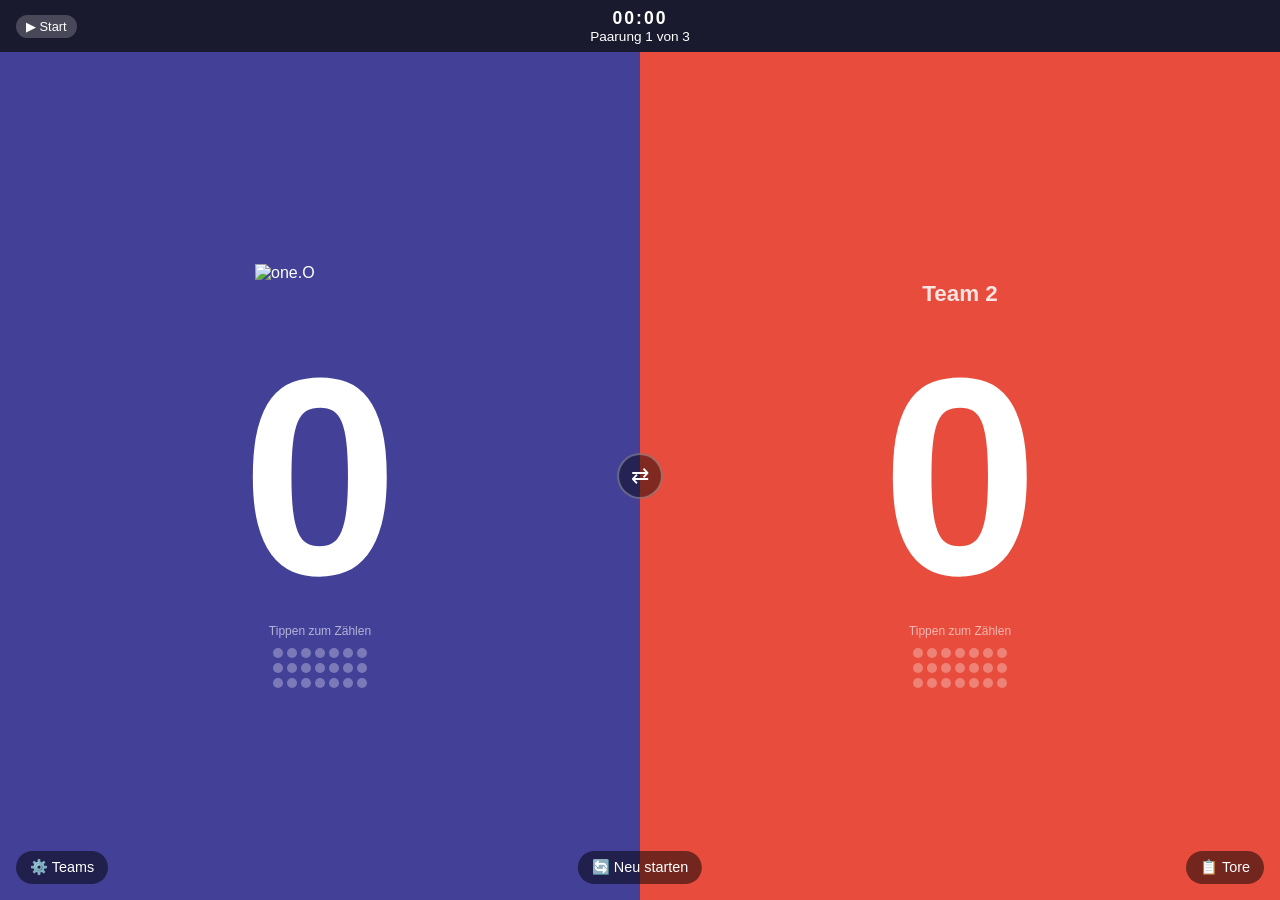
==== Goalcounter.html @ 29209a71 "fix: add aria-label, title and focus-visible style to swap button Agent-Logs-Url: https://github.com" ====
<!DOCTYPE html>
<html lang="de">
<head>
<meta charset="UTF-8">
<meta name="viewport" content="width=device-width, initial-scale=1.0, viewport-fit=cover">
<meta name="apple-mobile-web-app-capable" content="yes">
<meta name="apple-mobile-web-app-status-bar-style" content="black-translucent">
<link rel="icon" type="image/svg+xml" href="https://www.og1o.com/_assets/625e2d6cb54141905b51c20d13baa45b/Icons/favicon.svg">
<link rel="apple-touch-icon" href="assets/apple-touch-icon.png">
<link rel="stylesheet" href="css/style.css">
<title>Torstand</title>
</head>
<body>
<div id="sb">
  <div style="flex:1"><button id="tt" onclick="toggleTimer()">▶ Start</button></div>
  <div style="text-align:center"><div id="timer">00:00</div><div id="ri">Paarung 1 von 3</div></div>
  <div style="flex:1;display:flex;justify-content:flex-end"><button id="undo" onclick="undoGoal()">↩️ Rückgängig</button></div>
</div>
<div id="ga">
  <div class="team" id="t1" onclick="addGoal(1)">
    <img class="logo" id="l1" src="https://www.og1o.com/_assets/625e2d6cb54141905b51c20d13baa45b/Images/oneo-logo.svg" alt="one.O">
    <div class="sc" id="s1">0</div>
    <div class="hi">Tippen zum Zählen</div>
    <div class="rows" id="d1"></div>
  </div>
  <button id="swp" onclick="swapTeams()" aria-label="Seiten tauschen" title="Seiten tauschen">⇄</button>
  <div class="team" id="t2" onclick="addGoal(2)">
    <div class="tn" id="t2n">Team 2</div>
    <div class="sc" id="s2">0</div>
    <div class="hi">Tippen zum Zählen</div>
    <div class="rows" id="d2"></div>
  </div>
</div>
<button class="fxb" id="stg" onclick="openSettings()">⚙️ Teams</button>
<button class="fxb" id="rst" onclick="resetScores()">🔄 Neu starten</button>
<button class="fxb" id="lgt" onclick="toggleLog()">📋 Tore</button>
<div id="lgp"><h3>⚽ Tor-Protokoll</h3><div id="lge"></div></div>
<div id="ro" class="ov"><h2 id="rt"></h2><p id="rs"></p><p id="rsc"></p><button onclick="dismissRound()">Weiter spielen ▶</button></div>
<div id="wo" class="ov"><h1 id="wt"></h1><p id="ws"></p><p id="wti"></p><button onclick="resetScores()">🔄 Neues Spiel</button><button class="obtn" onclick="dismissWinner()">📋 Protokoll ansehen</button></div>
<div id="so" class="ov">
  <h2>⚙️ Teams einstellen</h2>
  <label>🏠 Heimteam</label><div id="t1p"></div>
  <div id="cw"><label>Logo-URL</label><input type="text" id="curl" placeholder="https://..."><label>Oder Datei</label><input type="file" id="cfile" accept="image/*" style="color:white;font-size:.8rem;margin-top:4px"></div>
  <label>Farbe Heimteam</label><div class="crow" id="c1"></div>
  <label>Gastteam Name</label><input type="text" id="ni" placeholder="Team 2" maxlength="20">
  <label>Farbe Gastteam</label><div class="crow" id="c2"></div>
  <label>Spielphase</label>
  <div class="swrow">
    <span>Vorrunde</span>
    <label class="sw">
      <input type="checkbox" id="msw">
      <span class="sld"></span>
    </label>
    <span>KO-Phase</span>
  </div>
  <button onclick="saveSettings()" style="margin-top:12px">💾 Speichern</button>
  <button class="obtn" onclick="$('so').classList.remove('show')">Abbrechen</button>
</div>
<script src="js/app.js"></script>
</body>
</html>
---- css/style.css ----
*{margin:0;padding:0;box-sizing:border-box}
body{height:100vh;display:flex;flex-direction:column;font-family:Arial,sans-serif;user-select:none;overflow:hidden;background:#1a1a2e;padding:env(safe-area-inset-top) env(safe-area-inset-right) env(safe-area-inset-bottom) env(safe-area-inset-left)}
#sb{display:flex;justify-content:space-between;align-items:center;padding:8px 16px;background:#1a1a2e;color:white;font-size:.85rem}
#timer{font-size:1.1rem;font-weight:bold;letter-spacing:2px}
#tt{background:rgba(255,255,255,.2);border:none;color:white;border-radius:12px;padding:4px 10px;font-size:.8rem;cursor:pointer}
#ga{display:flex;flex:1;position:relative}
#swp{position:absolute;left:50%;top:50%;transform:translate(-50%,-50%);z-index:5;background:rgba(0,0,0,.45);border:2px solid rgba(255,255,255,.3);color:white;border-radius:50%;width:46px;height:46px;font-size:1.4rem;cursor:pointer;display:flex;align-items:center;justify-content:center;line-height:1}
#swp:focus-visible{outline:2px solid white;outline-offset:3px}
.team{flex:1;display:flex;flex-direction:column;align-items:center;justify-content:center;cursor:pointer}
.team:active{filter:brightness(.85)}
#t1{background:#434098;color:white}
#t2{background:#e74c3c;color:white}
.tn{font-size:1.4rem;font-weight:bold;margin-bottom:12px;opacity:.85;min-height:60px;display:flex;align-items:center;justify-content:center}
.sc{font-size:22vw;font-weight:bold;line-height:1}
.hi{font-size:.75rem;margin-top:6px;margin-bottom:10px;opacity:.6}
.logo{width:130px;height:60px;max-height:60px;object-fit:contain;margin-bottom:12px;pointer-events:none}
.rows{display:flex;flex-direction:column;gap:5px;align-items:center}
.pr{display:flex;gap:4px}
.dot{width:10px;height:10px;border-radius:50%;background:rgba(0,0,0,.2)}
.dot.scored{background:rgba(0,0,0,.7)}
#t1 .dot{background:rgba(255,255,255,.3)}
#t1 .dot.scored{background:rgba(255,255,255,.95)}
.fxb{position:fixed;bottom:calc(16px + env(safe-area-inset-bottom));background:rgba(0,0,0,.5);color:white;border:none;border-radius:20px;padding:8px 14px;font-size:.9rem;cursor:pointer;z-index:10}
#stg{left:calc(16px + env(safe-area-inset-left))}
#rst{left:50%;transform:translateX(-50%)}
#lgt{right:calc(16px + env(safe-area-inset-right))}
#undo{background:rgba(0,0,0,.5);color:white;border:none;border-radius:20px;padding:5px 12px;font-size:.8rem;cursor:pointer;z-index:110;display:none}
#lgp{display:none;position:fixed;bottom:calc(55px + env(safe-area-inset-bottom));right:calc(16px + env(safe-area-inset-right));width:220px;max-height:280px;overflow-y:auto;background:rgba(20,20,40,.95);color:white;border-radius:12px;padding:12px;font-size:.8rem;z-index:20}
#lgp h3{margin-bottom:8px;font-size:.9rem;border-bottom:1px solid rgba(255,255,255,.2);padding-bottom:4px}
.le{display:flex;justify-content:space-between;padding:3px 0;border-bottom:1px solid rgba(255,255,255,.08)}
.t1g{color:#a89dff}.t2g{color:#ff8a80}
.lrh{font-size:.7rem;font-weight:bold;text-align:center;color:rgba(255,255,255,.5);letter-spacing:1px;text-transform:uppercase;margin:6px 0 2px;border-top:1px solid rgba(255,255,255,.15);padding-top:5px}
.ov{display:none;position:fixed;inset:0;color:white;flex-direction:column;align-items:center;justify-content:center;z-index:100;text-align:center;gap:8px;padding:20px;overflow-y:auto}
.ov.show{display:flex}
#wo{background:rgba(0,0,0,.85)}
#ro{background:rgba(0,0,0,.75)}
#so{background:rgba(0,0,0,.92)}
.ov h1{font-size:2.5rem}.ov h2{font-size:1.8rem}.ov p{font-size:1rem;opacity:.8}
.ov button{margin-top:6px;padding:10px 24px;border:none;border-radius:24px;background:white;color:#1a1a2e;font-size:1rem;font-weight:bold;cursor:pointer}
.obtn{background:rgba(255,255,255,.2)!important;color:white!important}
.ov label{font-size:.85rem;opacity:.8;display:block;margin-top:10px;margin-bottom:3px}
.ov input[type=text]{width:200px;padding:8px 12px;border-radius:12px;border:none;font-size:.9rem;text-align:center}
.crow{display:flex;gap:6px;flex-wrap:wrap;justify-content:center;margin-top:4px}
.cbtn{width:28px;height:28px;border-radius:50%;border:3px solid transparent;cursor:pointer}
.cbtn.sel{border-color:white}
.tbtn{background:rgba(255,255,255,.15);border:2px solid transparent;color:white;border-radius:10px;padding:5px 9px;font-size:.8rem;cursor:pointer;margin:2px}
.tbtn.sel{border-color:white;background:rgba(255,255,255,.3)}
#curl{width:210px;padding:6px 10px;border-radius:10px;border:none;font-size:.8rem;text-align:center;margin-top:4px}
#cw{display:none}
.swrow{display:flex;align-items:center;justify-content:center;gap:10px;margin-top:6px;font-size:.85rem}
.sw{position:relative;display:inline-block;width:52px;height:28px}
.sw input{opacity:0;width:0;height:0}
.sld{position:absolute;cursor:pointer;inset:0;background:rgba(255,255,255,.25);border-radius:999px;transition:.2s}
.sld:before{content:'';position:absolute;height:22px;width:22px;left:3px;top:3px;background:#fff;border-radius:50%;transition:.2s}
.sw input:checked+.sld{background:#2ecc71}
.sw input:checked+.sld:before{transform:translateX(24px)}
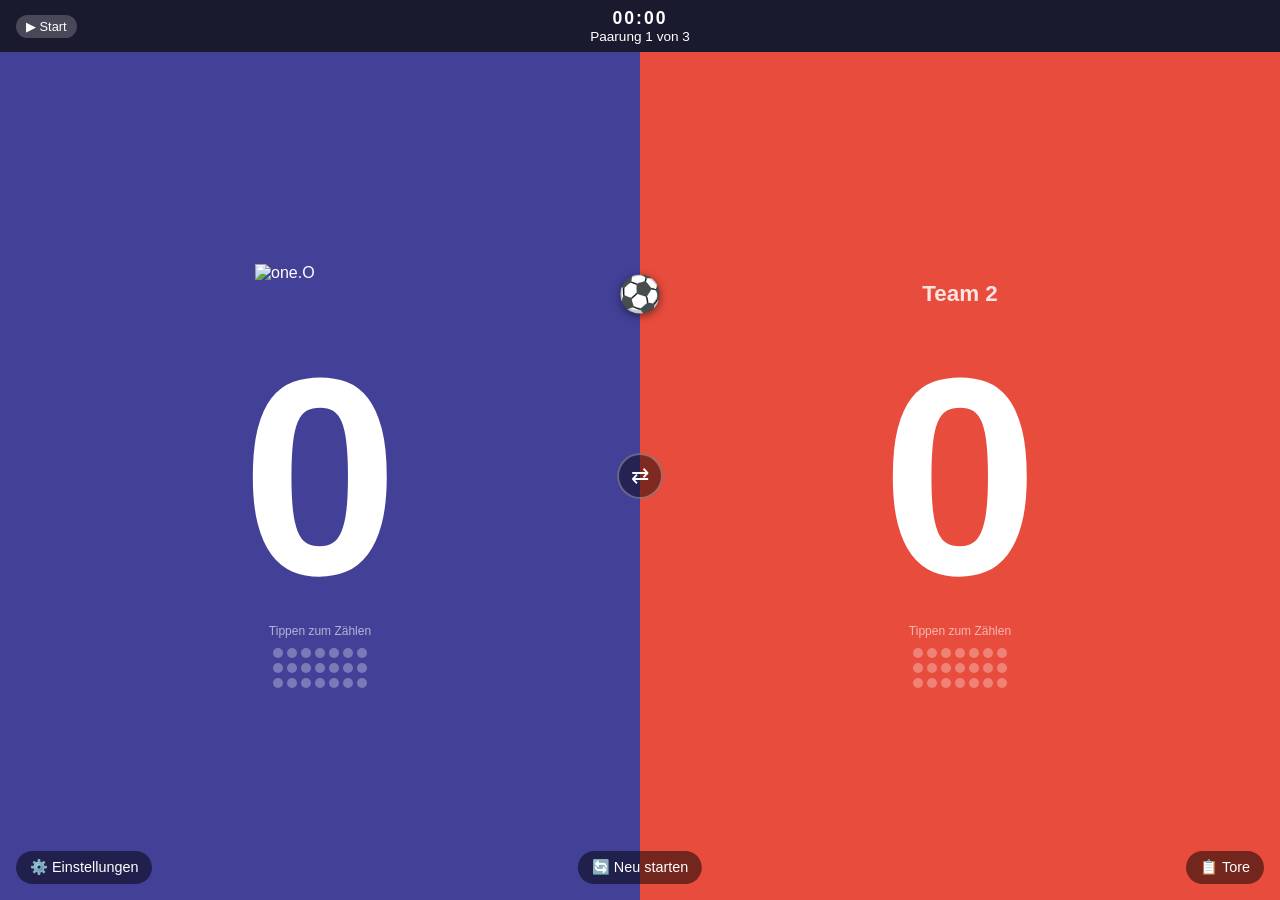
==== commit 4078f567: "feat: add kickoff ball indicator and rename Teams button to Einstellungen Agent-Logs-Url: https://gi" ====
--- a/Goalcounter.html
+++ b/Goalcounter.html
@@ -24,6 +24,7 @@
     <div class="rows" id="d1"></div>
   </div>
   <button id="swp" onclick="swapTeams()" aria-label="Seiten tauschen" title="Seiten tauschen">⇄</button>
+  <div id="kball" onclick="kickoffClick()">⚽</div>
   <div class="team" id="t2" onclick="addGoal(2)">
     <div class="tn" id="t2n">Team 2</div>
     <div class="sc" id="s2">0</div>
@@ -31,7 +32,7 @@
     <div class="rows" id="d2"></div>
   </div>
 </div>
-<button class="fxb" id="stg" onclick="openSettings()">⚙️ Teams</button>
+<button class="fxb" id="stg" onclick="openSettings()">⚙️ Einstellungen</button>
 <button class="fxb" id="rst" onclick="resetScores()">🔄 Neu starten</button>
 <button class="fxb" id="lgt" onclick="toggleLog()">📋 Tore</button>
 <div id="lgp"><h3>⚽ Tor-Protokoll</h3><div id="lge"></div></div>
--- a/css/style.css
+++ b/css/style.css
@@ -54,3 +54,7 @@
 .sld:before{content:'';position:absolute;height:22px;width:22px;left:3px;top:3px;background:#fff;border-radius:50%;transition:.2s}
 .sw input:checked+.sld{background:#2ecc71}
 .sw input:checked+.sld:before{transform:translateX(24px)}
+#kball{position:absolute;font-size:2.2rem;line-height:1;z-index:4;transform:translate(-50%,-50%);transition:left .5s cubic-bezier(.4,0,.2,1),top .5s cubic-bezier(.4,0,.2,1);pointer-events:none;filter:drop-shadow(0 2px 4px rgba(0,0,0,.5))}
+#kball.clickable{pointer-events:all;cursor:pointer;animation:kbpulse 1.4s ease-in-out infinite}
+@keyframes kbpulse{0%,100%{transform:translate(-50%,-50%) scale(1)}50%{transform:translate(-50%,-50%) scale(1.2)}}
+.notransition{transition:none!important}
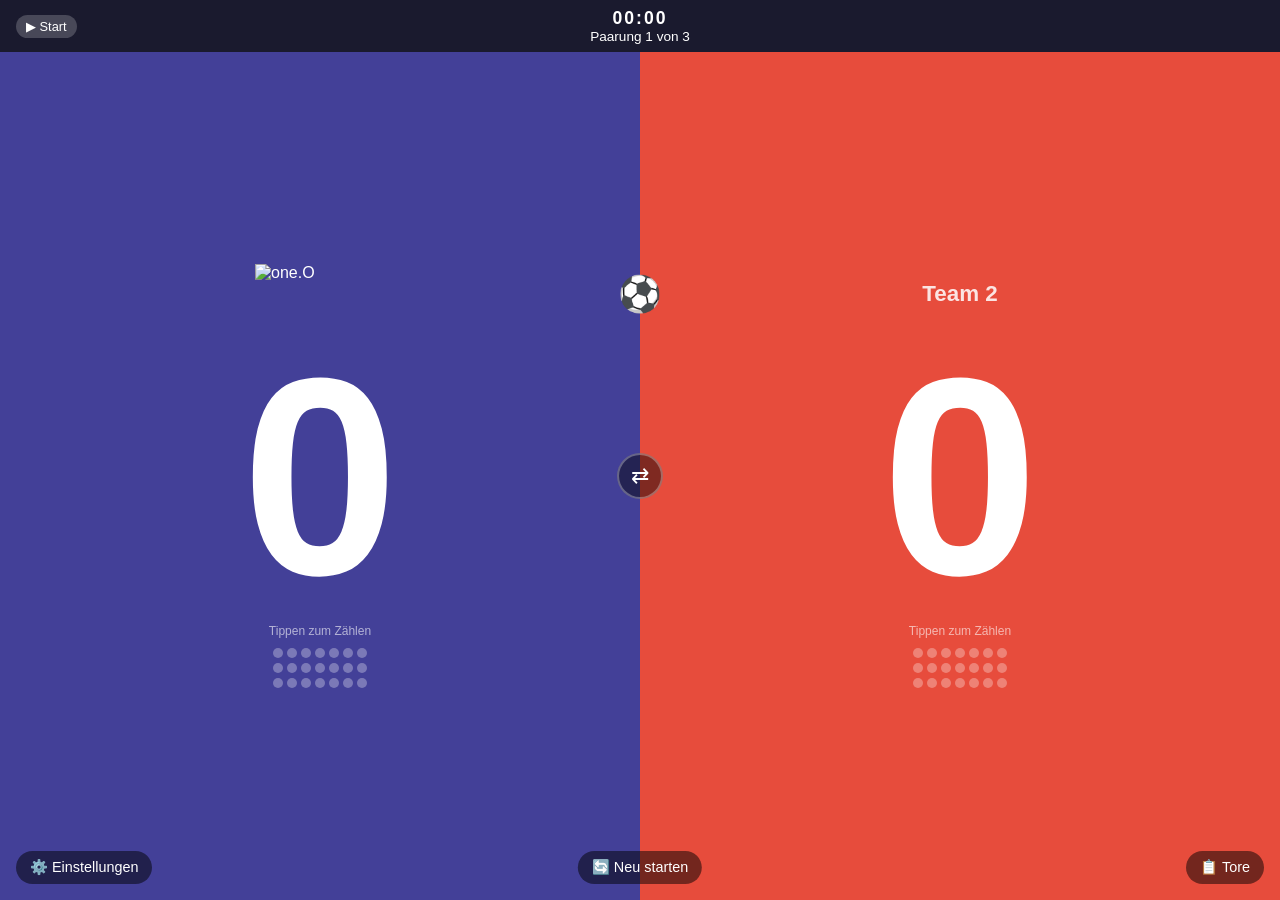
==== commit 00471b6f: "Add Android PWA support and remove kickoff icon shadow Agent-Logs-Url: https://github.com/ReneCzo/on" ====
--- a/Goalcounter.html
+++ b/Goalcounter.html
@@ -1,14 +1,17 @@
 <!DOCTYPE html>
 <html lang="de">
 <head>
-<meta charset="UTF-8">
-<meta name="viewport" content="width=device-width, initial-scale=1.0, viewport-fit=cover">
-<meta name="apple-mobile-web-app-capable" content="yes">
-<meta name="apple-mobile-web-app-status-bar-style" content="black-translucent">
-<link rel="icon" type="image/svg+xml" href="https://www.og1o.com/_assets/625e2d6cb54141905b51c20d13baa45b/Icons/favicon.svg">
-<link rel="apple-touch-icon" href="assets/apple-touch-icon.png">
-<link rel="stylesheet" href="css/style.css">
-<title>Torstand</title>
+<meta charset="UTF-8">
+<meta name="viewport" content="width=device-width, initial-scale=1.0, viewport-fit=cover">
+<meta name="apple-mobile-web-app-capable" content="yes">
+<meta name="apple-mobile-web-app-status-bar-style" content="black-translucent">
+<meta name="theme-color" content="#1a1a2e">
+<meta name="mobile-web-app-capable" content="yes">
+<link rel="icon" type="image/svg+xml" href="https://www.og1o.com/_assets/625e2d6cb54141905b51c20d13baa45b/Icons/favicon.svg">
+<link rel="apple-touch-icon" href="assets/apple-touch-icon.png">
+<link rel="manifest" href="manifest.webmanifest">
+<link rel="stylesheet" href="css/style.css">
+<title>Torstand</title>
 </head>
 <body>
 <div id="sb">
@@ -57,6 +60,16 @@
   <button onclick="saveSettings()" style="margin-top:12px">💾 Speichern</button>
   <button class="obtn" onclick="$('so').classList.remove('show')">Abbrechen</button>
 </div>
-<script src="js/app.js"></script>
-</body>
-</html>
+<script src="js/app.js"></script>
+<script>
+if ('serviceWorker' in navigator) {
+  window.addEventListener('load', () => {
+    const isLocalhost = ['localhost', '127.0.0.1'].includes(window.location.hostname);
+    if (window.isSecureContext || isLocalhost) {
+      navigator.serviceWorker.register('./service-worker.js').catch(() => {});
+    }
+  });
+}
+</script>
+</body>
+</html>
--- a/css/style.css
+++ b/css/style.css
@@ -54,7 +54,7 @@
 .sld:before{content:'';position:absolute;height:22px;width:22px;left:3px;top:3px;background:#fff;border-radius:50%;transition:.2s}
 .sw input:checked+.sld{background:#2ecc71}
 .sw input:checked+.sld:before{transform:translateX(24px)}
-#kball{position:absolute;font-size:2.2rem;line-height:1;z-index:4;transform:translate(-50%,-50%);transition:left .5s cubic-bezier(.4,0,.2,1),top .5s cubic-bezier(.4,0,.2,1);pointer-events:none;filter:drop-shadow(0 2px 4px rgba(0,0,0,.5))}
+#kball{position:absolute;font-size:2.2rem;line-height:1;z-index:4;transform:translate(-50%,-50%);transition:left .5s cubic-bezier(.4,0,.2,1),top .5s cubic-bezier(.4,0,.2,1);pointer-events:none}
 #kball.clickable{pointer-events:all;cursor:pointer;animation:kbpulse 1.4s ease-in-out infinite}
 @keyframes kbpulse{0%,100%{transform:translate(-50%,-50%) scale(1)}50%{transform:translate(-50%,-50%) scale(1.2)}}
 .notransition{transition:none!important}
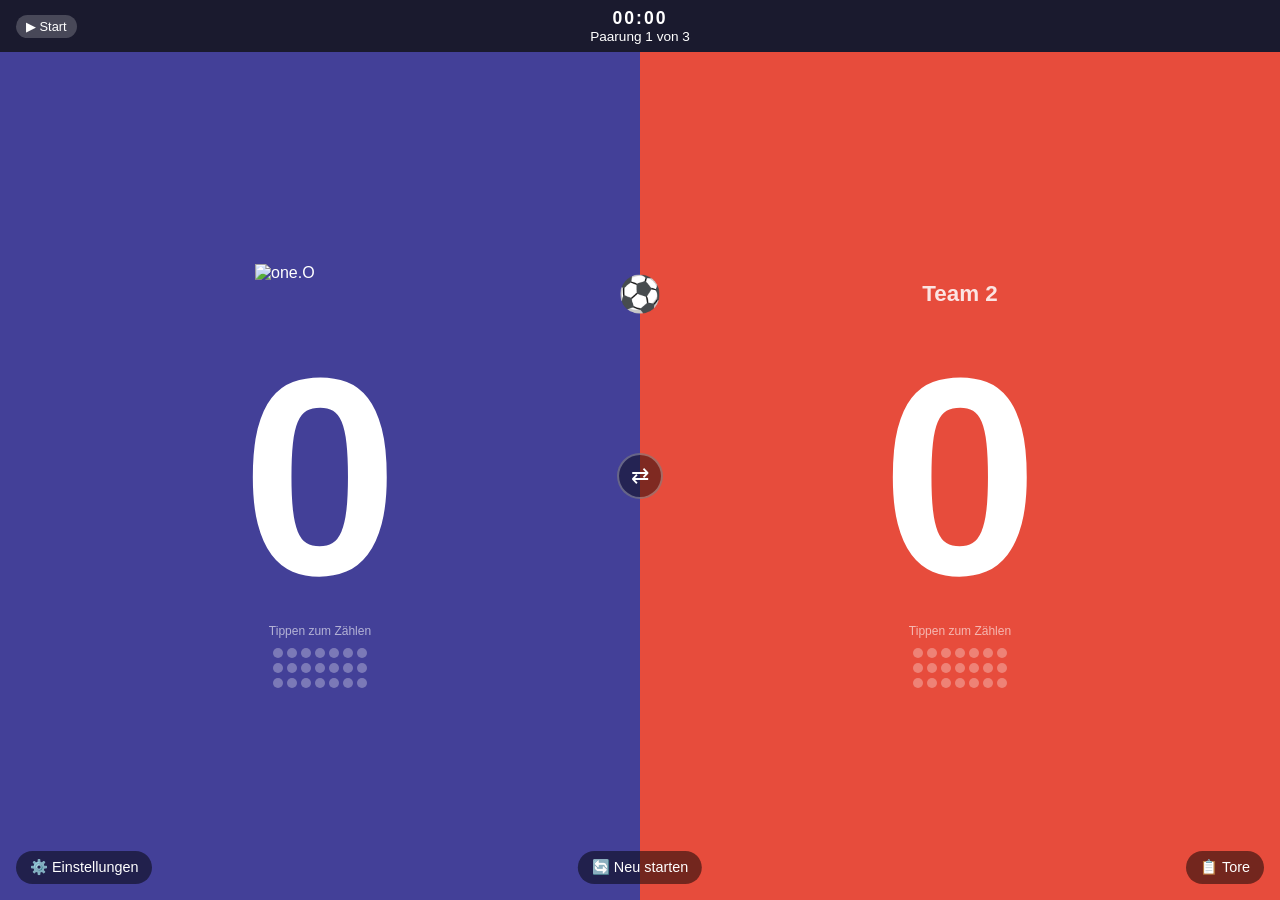
==== commit f17bd414: "Harden service worker fetch handling and add secure-context info log Agent-Logs-Url: https://github." ====
--- a/Goalcounter.html
+++ b/Goalcounter.html
@@ -64,9 +64,12 @@
 <script>
 if ('serviceWorker' in navigator) {
   window.addEventListener('load', () => {
-    const isLocalhost = ['localhost', '127.0.0.1'].includes(window.location.hostname);
-    if (window.isSecureContext || isLocalhost) {
-      navigator.serviceWorker.register('./service-worker.js').catch(() => {});
+    if (window.isSecureContext) {
+      navigator.serviceWorker.register('./service-worker.js').catch(err => {
+        console.warn('Service Worker registration failed:', err);
+      });
+    } else {
+      console.info('Service Worker skipped: secure context (HTTPS/localhost) required.');
     }
   });
 }
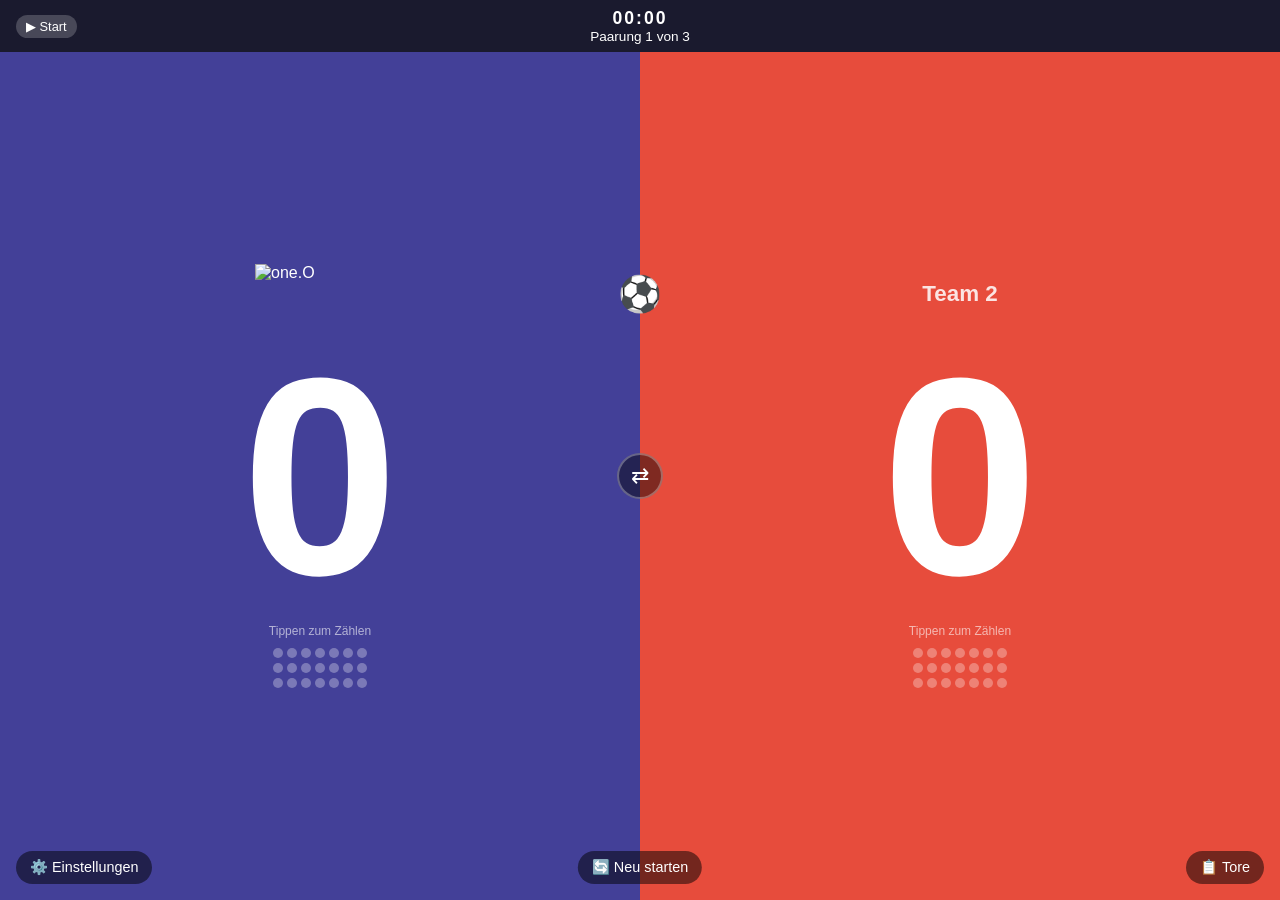
==== commit f39af1b6: "Add cache-write warning log and align secure-context message Agent-Logs-Url: https://github.com/Rene" ====
--- a/Goalcounter.html
+++ b/Goalcounter.html
@@ -69,7 +69,7 @@
         console.warn('Service Worker registration failed:', err);
       });
     } else {
-      console.info('Service Worker skipped: secure context (HTTPS/localhost) required.');
+      console.info('Service Worker skipped: secure context (HTTPS/localhost/127.0.0.1) required.');
     }
   });
 }
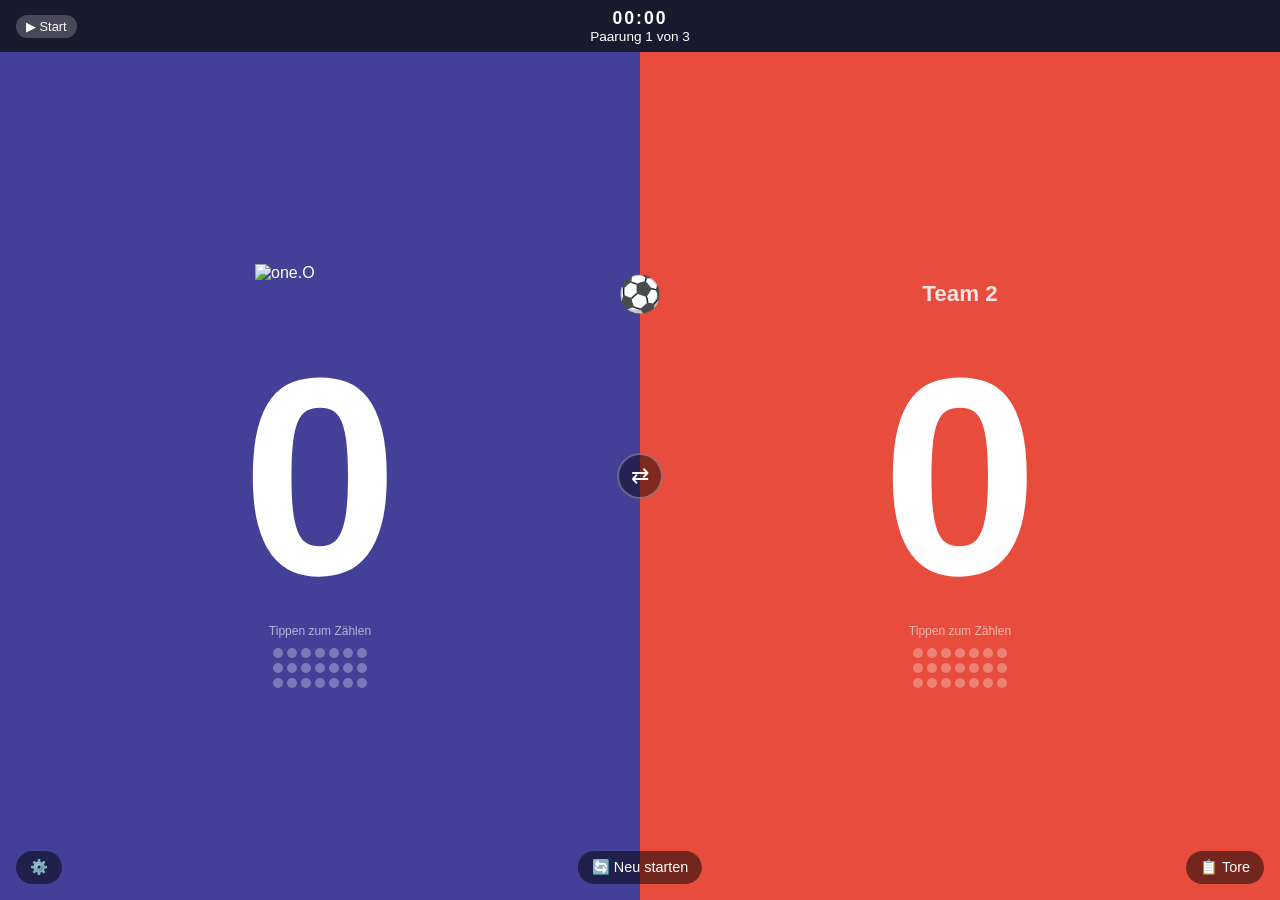
==== commit 8c0084ab: "fix: landscape orientation and icon-only settings button Agent-Logs-Url: https://github.com/ReneCzo/" ====
--- a/Goalcounter.html
+++ b/Goalcounter.html
@@ -35,7 +35,7 @@
     <div class="rows" id="d2"></div>
   </div>
 </div>
-<button class="fxb" id="stg" onclick="openSettings()">⚙️ Einstellungen</button>
+<button class="fxb" id="stg" onclick="openSettings()" aria-label="Einstellungen">⚙️</button>
 <button class="fxb" id="rst" onclick="resetScores()">🔄 Neu starten</button>
 <button class="fxb" id="lgt" onclick="toggleLog()">📋 Tore</button>
 <div id="lgp"><h3>⚽ Tor-Protokoll</h3><div id="lge"></div></div>
